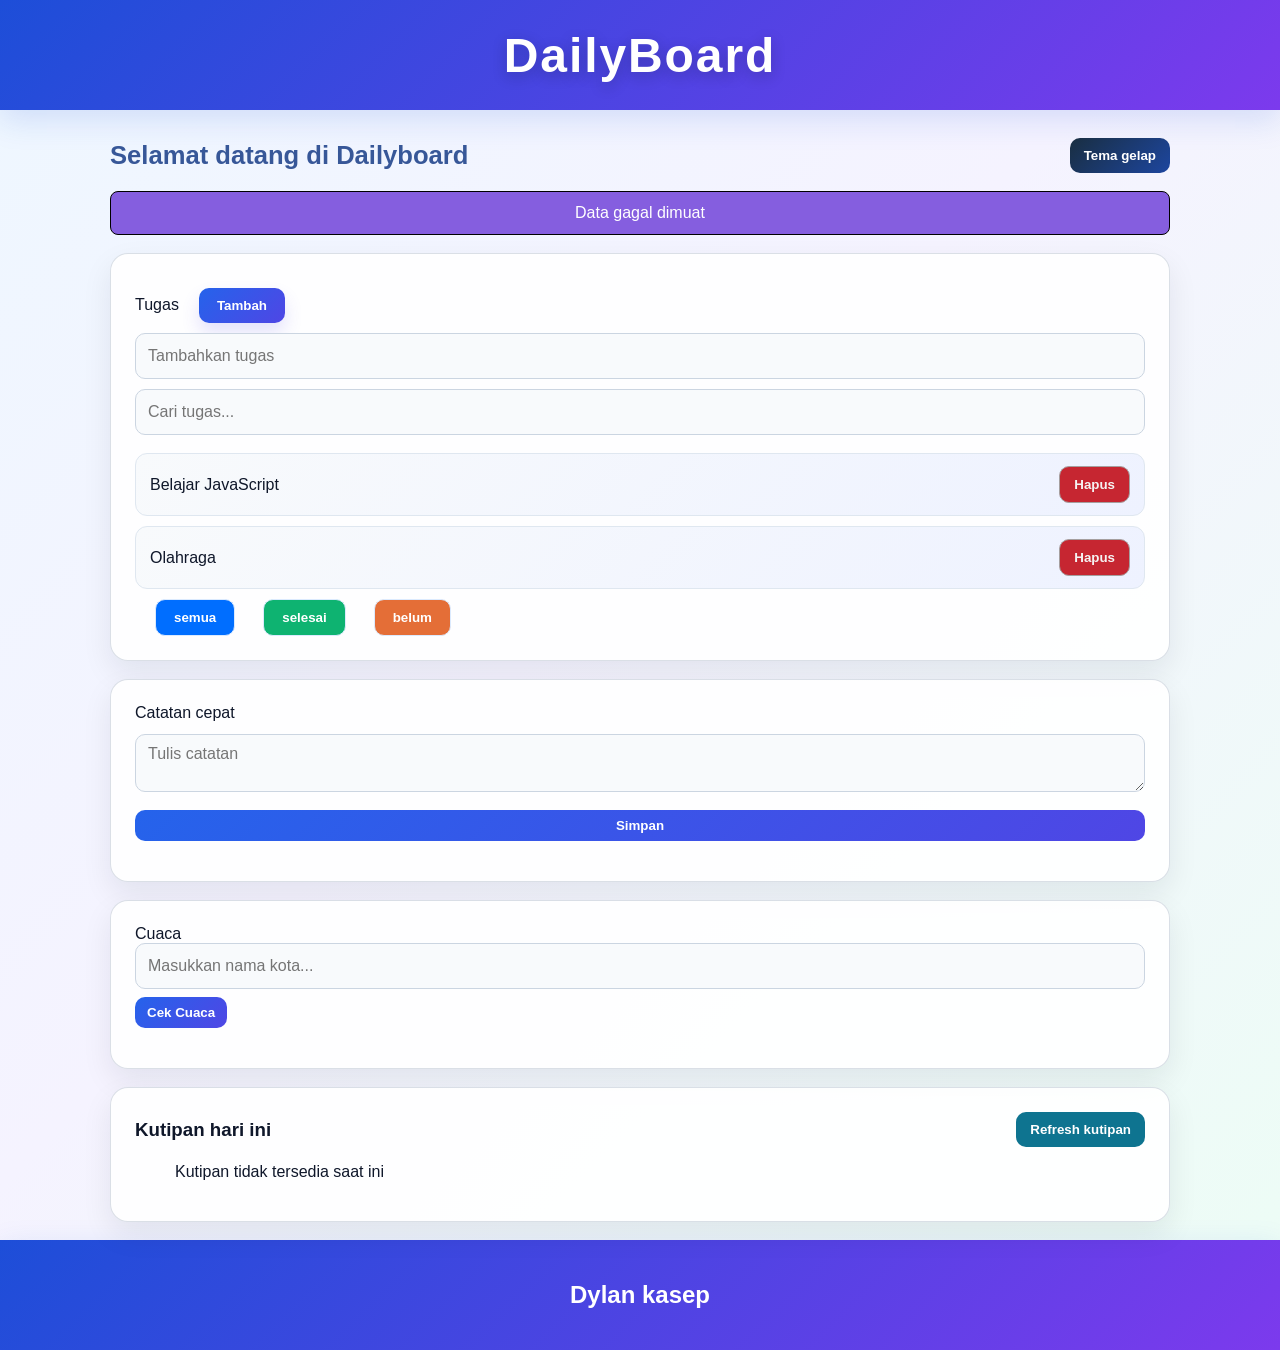
==== index.html @ e29707a3 "Deploy Dailyboard" ====
<! -- index.html -->
<html lang="id">
<head>
    <meta charset="UTF-8">
    <title>DailyBoard</title>
    <link rel = "stylesheet" href = "style.css">
</head>

<body>
    <header>
        <h1>DailyBoard</h1>
    </header>
    <main id = "app"></main>

    <footer>
    <h2>
        Dylan kasep
    </h2>
</footer>

    <script type = "module" src = "script.js"></script>

</body>

</html>
---- style.css ----
* {
    box-sizing: border-box;
    font-family: "Segoe UI", Arial, sans-serif;
}
body {
    margin: 0;
    min-height: 100vh;
    background: linear-gradient(135deg, #eef7ff 0%, #f5f3ff 45%, #ecfdf5 100%);
    color: #0f172a;
}
header {
    display: flex;
    align-items: center;
    justify-content: center;
    min-height: 110px;
    padding: 20px 16px;
    background: linear-gradient(135deg, #1d4ed8, #7c3aed);
    box-shadow: 0 10px 30px rgba(29, 78, 216, 0.15);
}
header h1 {
    margin: 0;
    color: #ffffff;
    font-size: clamp(2rem, 5vw, 3rem);
    letter-spacing: 0.04em;
    text-shadow: 0 4px 14px rgba(15, 23, 42, 0.25);
}
.dashboard-title-row {
    display: flex;
    align-items: center;
    justify-content: space-between;
    gap: 10px;
}
#app {
    max-width: 1100px;
    margin: 0 auto;
    padding: 28px 20px 18px;
    display: flex;
    flex-direction: column;
    gap: 18px;
}
.dashboard-title {
    margin: 0;
    font-size: clamp(1.4rem, 2vw, 2rem);
    color: #375798;
}
.btn-theme {
    flex-shrink: 0;
    background: linear-gradient(135deg, #192e41, #1d469f);
    color: hwb(0 100% 0%);
    border: 1px solid #0e1a27;
}
.panel {
    background: rgba(255, 255, 255, 0.9);
    border: 1px solid rgba(148, 163, 184, 0.35);
    border-radius: 18px;
    padding: 24px;
    box-shadow: 0 12px 30px rgba(15, 23, 42, 0.08);
}
.panel-kutip {
    display: grid;
    grid-template-columns: minmax(0, 1fr) auto;
    align-items: center;
    column-gap: 16px;
}
.panel-kutip h3 {
    margin: 0;
}
.panel-kutip blockquote {
    grid-column: 1 / -1;
}
.panel-kutip .btn-refresh-kutip {
    grid-column: 2;
    grid-row: 1;
}
.info-status {
    display: flex;
    align-items: center;
    justify-content: center;
    gap: 10px;
    padding: 12px 14px;
    border: 1px solid #000000;
    border-radius: 8px;
    background: #855edf;
    color: white;
}
#daftug {
    list-style: none;
    display: flex;
    flex-direction: column;
    gap: 10px;
    padding: 0;
    margin: 18px 0 0;
}
.panel-tugas {
    display: block;
}
.panel-tugas > button,
.panel-tugas > input,
.panel-tugas > ul,
.panel-tugas > .filter-btn
{
    margin-top: 10px;
}
.tugas-item {
    display: flex;
    align-items: center;
    justify-content: space-between;
    gap: 12px;
    padding: 12px 14px;
    border: 1px solid #dfe7f0;
    border-radius: 12px;
    background: linear-gradient(135deg, #f8fafc, #eef2ff);
    transition: transform 0.2s ease, box-shadow 0.2s ease;
}
.tugas-item:hover {
    transform: translateY(-1px);
    box-shadow: 0 8px 18px rgba(99, 102, 241, 0.08);
}
.tugas-item.selesai {
    background: linear-gradient(135deg, #ecfdf5, #f0fdf4);
    border-color: #a7f3d0;
}
.task-input,
.note-input,
.kota-input,
.cari-tugas {
    width: 100%;
    min-height: 46px;
    padding: 10px 12px;
    border: 1px solid #cbd5e1;
    border-radius: 10px;
    font-size: 1rem;
    background: #f8fafc;
    transition: border-color 0.2s ease, box-shadow 0.2s ease;
}
.task-input:focus,
.note-input:focus,
.kota-input:focus,
.cari-tugas:focus {
    outline: none;
    border-color: #60a5fa;
    box-shadow: 0 0 0 4px rgba(96, 165, 250, 0.15);
}
.btn {
    border: none;
    border-radius: 10px;
    padding: 10px 14px;
    font-weight: 600;
    cursor: pointer;
    transition: opacity 0.2s ease, transform 0.2s ease;
}
.btn:hover {
    opacity: 0.95;
    transform: translateY(-1px);
}
.btn-primary {
    background: linear-gradient(135deg, #2563eb, #4f46e5);
    color: #ffffff;
    box-shadow: 0 10px 18px rgba(79, 70, 229, 0.15);
}
.btn-refresh-kutip {
    background: #0e7490;
    color: #ffffff;
}
.btn-delete {
    background: #c62631;
    color: #f5f3f3;
    border: 1px solid #a59f9f;
}
.filter-btn {
    border: 1px solid #dbeafe;
    border-radius: 999px;
    background: #eff6ff;
    padding: 8px 10px;
    margin-right: 8px;
    cursor: pointer;
    font-weight: 700;
}
.filter-all {
    background: #006eff;
    color : #ffffff
}
.filter-done {
    background: #0eb371;
    color: #ffffff;
}
.filter-pending {
    background: #e46e37;
    color: #ffffff;
}
.note-form,
.form-cuaca
.form-cari {
    display: flex;
    flex-direction: column;
    gap: 10px;
    margin: 12px 0 16px;
}
#daftar-catatan,
.note-list {
    display: grid;
    grid-template-columns: repeat(auto-fit, minmax(180px, 1fr));
    gap: 10px;
}
.catatan-item,
.kartu-catatan {
    display: flex;
    flex-direction: column;
    gap: 18px;
    border: 1px solid #0d284b;
    border-radius: 12px;
    padding: 12px;
    background: linear-gradient(135deg, #eeedff, #c7cbfe);
    box-shadow: inset 0 1px 0 rgba(255, 255, 255, 0.7);
}
.catatan-item p {
    margin: 0;
    line-height: 1.5;
    font-size: 0.95rem;
}
.catatan-item small {
    color: #060226;
    font-weight: 600;
}
.catatan-item .btn-delete {
    align-self: flex-end;
    margin-top: 10px;
}
textarea {
    width: 100%;
    min-height: 90px;
    border: 1px solid #cbd5e1;
    border-radius: 10px;
    padding: 10px 12px;
    resize: vertical;
}
button[type="submit"] {
    margin-top: 8px;
    padding: 8px 12px;
    border: none;
    border-radius: 10px;
    background: linear-gradient(135deg, #2563eb, #4f46e5);
    color: white;
    cursor: pointer;
}
footer {
    display: flex;
    align-items: center;
    justify-content: center;
    min-height: 110px;
    padding: 20px 16px;
    background: linear-gradient(135deg, #1d4ed8, #7c3aed);
    box-shadow: 0 10px 30px rgba(29, 78, 216, 0.15);
    color: white;
}
@media (max-width: 640px) {
    .dashboard-title-row {
        align-items: flex-start;
        flex-wrap: wrap;
    }

    .dashboard-title {
        flex: 1 1 220px;
        font-size: 1.35rem;
    }

    #app {
        padding-left: 12px;
        padding-right: 12px;
    }

    .panel {
        padding: 16px;
    }

    .tugas-item {
        flex-direction: column;
        align-items: flex-start;
    }

    .tugas-item .btn-delete,
    .filter-btn {
        width: auto;
    }

    .panel-tugas > button,
    .panel-tugas > input,
    .panel-tugas > .filter-btn {
        width: 100%;
        margin-left: 0;
    }

    .panel-kutip {
        display: block;
    }

    .panel-kutip .btn-refresh-kutip {
        margin-top: 12px;
    }
}
.panel-tugas > button {
    margin-left: 20px;
    padding: 10px 18px;
    border-radius: 10px;
}
.loader-wrapper {
    position: fixed;
    top: 50%;
    left: 50%;
    transform: translate(-50%, -50%);
}

.loader {
    width: 50px;
    height: 50px;
    border: 5px solid #f3f3f3;
    border-top: 5px solid #3498db;
    border-radius: 50%;
    animation: spin 1s linear infinite;
}
@keyframes spin {
    0% { transform: rotate(0deg); }
    100% { transform: rotate(360deg); }
}
body.dark-mode {
    background: linear-gradient(135deg, #111827 0%, #1f2937 55%, #172554 100%);
    color: #e5e7eb;
}
body.dark-mode header,
body.dark-mode footer {
    background: linear-gradient(135deg, #111827, #53527e);
}
body.dark-mode .dashboard-title,
body.dark-mode .panel,
body.dark-mode .tugas-item,
body.dark-mode .task-input,
body.dark-mode .note-input,
body.dark-mode textarea {
    color: #e5e7eb;
}
body.dark-mode .panel {
    background: rgba(63, 75, 91, 0.94);
    border-color: #374151;
}
body.dark-mode .tugas-item {
    background: linear-gradient(135deg, #5a708e, #273449);
    border-color: #4b5563;
}
body.dark-mode .task-input,
body.dark-mode .note-input,
body.dark-mode .kota-input,
body.dark-mode .cari-tugas,
body.dark-mode textarea {
    background: #111827;
    border-color: #4b5563;
}
body.dark-mode .catatan-item {
    background: linear-gradient(135deg, #12173f, #0f1635);
    border-color: #0780a1;
}
body.dark-mode .catatan-item small {
    color: #c6c7c8;
}
body.dark-mode .btn-theme {
    background: linear-gradient(135deg, #dbdbdc, #6280b0);
    color: #051324;
    border: -1px solid #60a5fa;
}
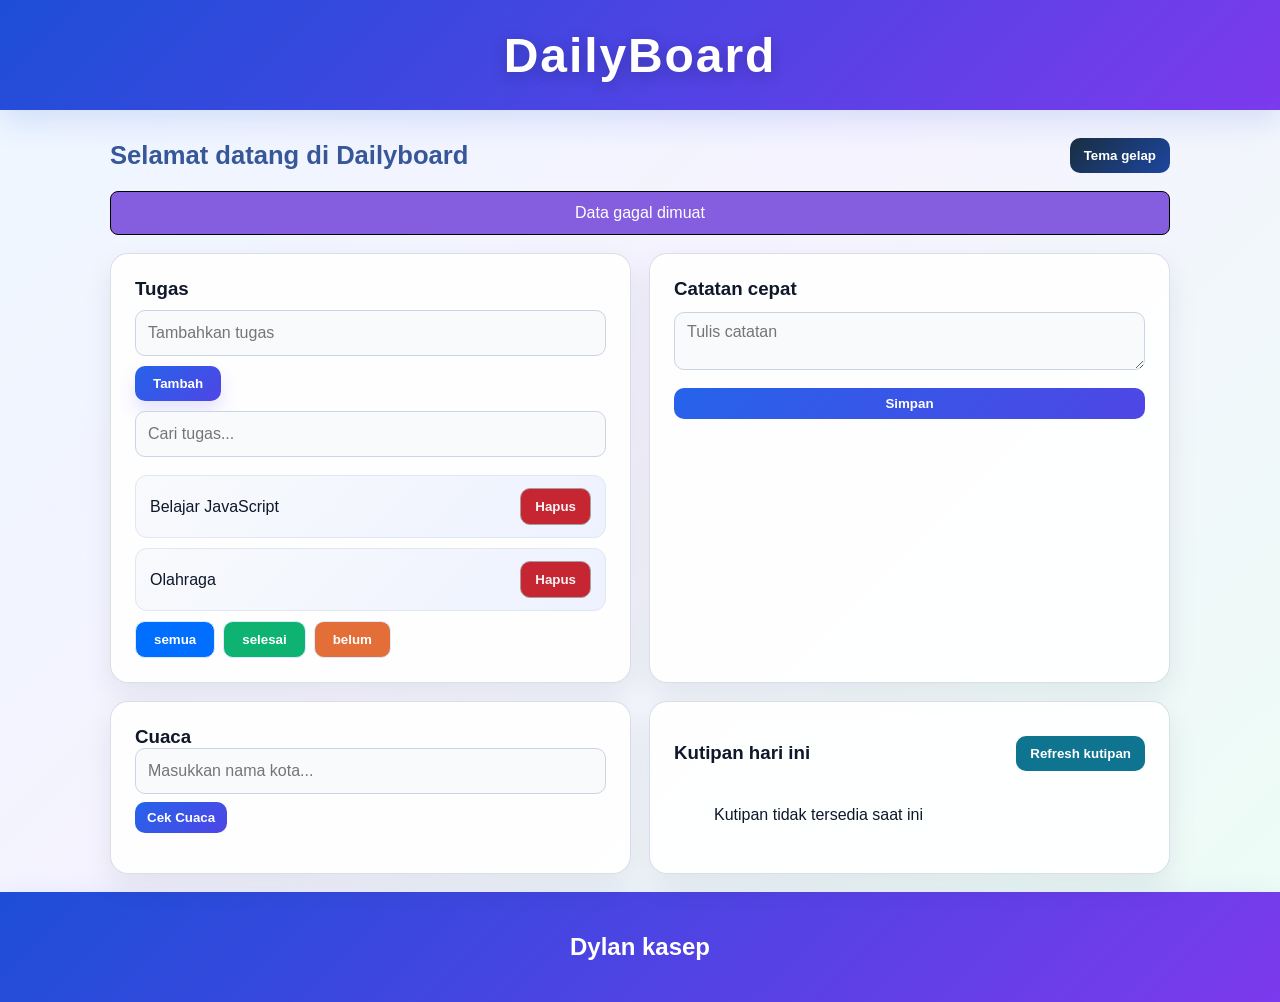
==== commit 66d887a8: "Improve mobile viewport compatibility" ====
--- a/index.html
+++ b/index.html
@@ -2,6 +2,7 @@
 <html lang="id">
 <head>
     <meta charset="UTF-8">
+    <meta name="viewport" content="width=device-width, initial-scale=1.0">
     <title>DailyBoard</title>
     <link rel = "stylesheet" href = "style.css">
 </head>
--- a/style.css
+++ b/style.css
@@ -37,6 +37,17 @@
     display: flex;
     flex-direction: column;
     gap: 18px;
+}
+.dashboard-row {
+    display: grid;
+    gap: 18px;
+    align-items: stretch;
+}
+.dashboard-row-primary {
+    grid-template-columns: repeat(2, minmax(0, 1fr));
+}
+.dashboard-row-secondary {
+    grid-template-columns: repeat(2, minmax(0, 1fr));
 }
 .dashboard-title {
     margin: 0;
@@ -62,8 +73,11 @@
     align-items: center;
     column-gap: 16px;
 }
+.panel-title,
 .panel-kutip h3 {
     margin: 0;
+    font-size: 1.17em;
+    font-weight: 700;
 }
 .panel-kutip blockquote {
     grid-column: 1 / -1;
@@ -273,6 +287,11 @@
         padding: 16px;
     }
 
+    .dashboard-row-primary,
+    .dashboard-row-secondary {
+        grid-template-columns: 1fr;
+    }
+
     .tugas-item {
         flex-direction: column;
         align-items: flex-start;
@@ -299,7 +318,7 @@
     }
 }
 .panel-tugas > button {
-    margin-left: 20px;
+    margin-left: 0;
     padding: 10px 18px;
     border-radius: 10px;
 }
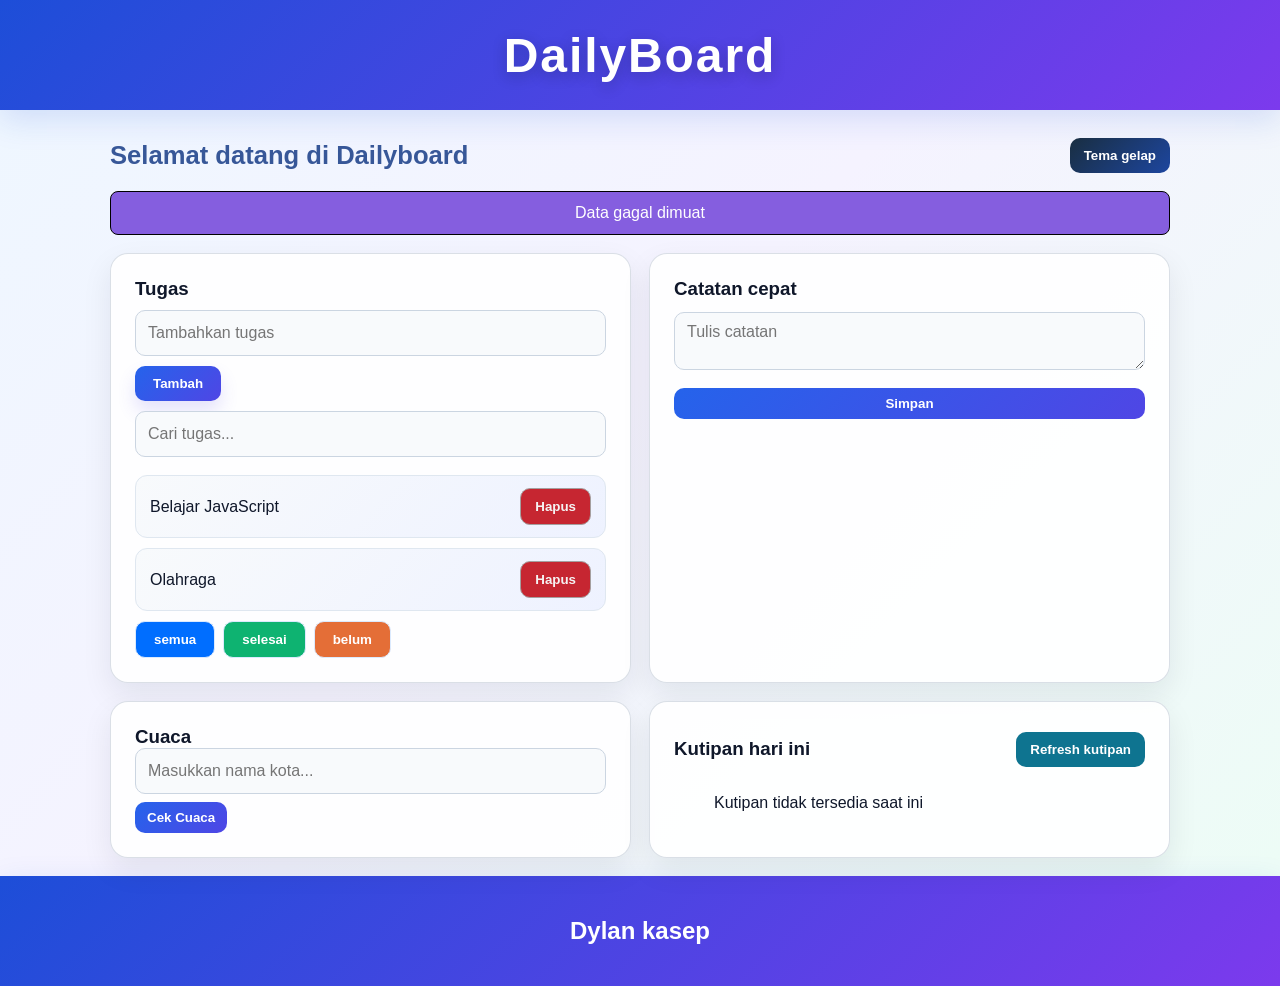
==== commit 38037f96: "Rename index.min.html to index.html" ====
--- a/index.html
+++ b/index.html
@@ -1,26 +1 @@
-<! -- index.html -->
-<html lang="id">
-<head>
-    <meta charset="UTF-8">
-    <meta name="viewport" content="width=device-width, initial-scale=1.0">
-    <title>DailyBoard</title>
-    <link rel = "stylesheet" href = "style.css">
-</head>
-
-<body>
-    <header>
-        <h1>DailyBoard</h1>
-    </header>
-    <main id = "app"></main>
-
-    <footer>
-    <h2>
-        Dylan kasep
-    </h2>
-</footer>
-
-    <script type = "module" src = "script.js"></script>
-
-</body>
-
-</html>+<!DOCTYPE html><html lang="id"><head><meta charset="UTF-8"><meta name="viewport" content="width=device-width, initial-scale=1.0"><title>DailyBoard</title><link rel="stylesheet" href="style.min.css"></head><body><header><h1>DailyBoard</h1></header><main id="app"></main><footer><h2>Dylan kasep</h2></footer><script type="module" src="script.min.js"></script></body></html>
--- a/style.min.css
+++ b/style.min.css
@@ -0,0 +1 @@
+*{box-sizing:border-box;font-family:"Segoe UI",Arial,sans-serif}body{margin:0;min-height:100vh;background:linear-gradient(135deg,#eef7ff 0%,#f5f3ff 45%,#ecfdf5 100%);color:#0f172a}header{display:flex;align-items:center;justify-content:center;min-height:110px;padding:20px 16px;background:linear-gradient(135deg,#1d4ed8,#7c3aed);box-shadow:0 10px 30px rgba(29,78,216,0.15)}header h1{margin:0;color:#ffffff;font-size:clamp(2rem,5vw,3rem);letter-spacing:0.04em;text-shadow:0 4px 14px rgba(15,23,42,0.25)}.dashboard-title-row{display:flex;align-items:center;justify-content:space-between;gap:10px}#app{max-width:1100px;margin:0 auto;padding:28px 20px 18px;display:flex;flex-direction:column;gap:18px}.dashboard-row{display:grid;gap:18px;align-items:stretch}.dashboard-row-primary{grid-template-columns:repeat(2,minmax(0,1fr))}.dashboard-row-secondary{grid-template-columns:repeat(2,minmax(0,1fr))}.dashboard-title{margin:0;font-size:clamp(1.4rem,2vw,2rem);color:#375798}.btn-theme{flex-shrink:0;background:linear-gradient(135deg,#192e41,#1d469f);color:hwb(0 100% 0%);border:1px solid #0e1a27}.panel{background:rgba(255,255,255,0.9);border:1px solid rgba(148,163,184,0.35);border-radius:18px;padding:24px;box-shadow:0 12px 30px rgba(15,23,42,0.08)}.panel-kutip{display:grid;grid-template-columns:minmax(0,1fr) auto;align-items:center;column-gap:16px}.panel-title,.panel-kutip h3{margin:0;font-size:1.17em;font-weight:700}.panel-kutip blockquote{grid-column:1 / -1}.panel-kutip .btn-refresh-kutip{grid-column:2;grid-row:1}.info-status{display:flex;align-items:center;justify-content:center;gap:10px;padding:12px 14px;border:1px solid #000000;border-radius:8px;background:#855edf;color:white}#daftug{list-style:none;display:flex;flex-direction:column;gap:10px;padding:0;margin:18px 0 0}.panel-tugas{display:block}.panel-tugas>button,.panel-tugas>input,.panel-tugas>ul,.panel-tugas>.filter-btn{margin-top:10px}.tugas-item{display:flex;align-items:center;justify-content:space-between;gap:12px;padding:12px 14px;border:1px solid #dfe7f0;border-radius:12px;background:linear-gradient(135deg,#f8fafc,#eef2ff);transition:transform 0.2s ease,box-shadow 0.2s ease}.tugas-item:hover{transform:translateY(-1px);box-shadow:0 8px 18px rgba(99,102,241,0.08)}.tugas-item.selesai{background:linear-gradient(135deg,#ecfdf5,#f0fdf4);border-color:#a7f3d0}.task-input,.note-input,.kota-input,.cari-tugas{width:100%;min-height:46px;padding:10px 12px;border:1px solid #cbd5e1;border-radius:10px;font-size:1rem;background:#f8fafc;transition:border-color 0.2s ease,box-shadow 0.2s ease}.task-input:focus,.note-input:focus,.kota-input:focus,.cari-tugas:focus{outline:none;border-color:#60a5fa;box-shadow:0 0 0 4px rgba(96,165,250,0.15)}.btn{border:none;border-radius:10px;padding:10px 14px;font-weight:600;cursor:pointer;transition:opacity 0.2s ease,transform 0.2s ease}.btn:hover{opacity:0.95;transform:translateY(-1px)}.btn-primary{background:linear-gradient(135deg,#2563eb,#4f46e5);color:#ffffff;box-shadow:0 10px 18px rgba(79,70,229,0.15)}.btn-refresh-kutip{background:#0e7490;color:#ffffff}.btn-delete{background:#c62631;color:#f5f3f3;border:1px solid #a59f9f}.filter-btn{border:1px solid #dbeafe;border-radius:999px;background:#eff6ff;padding:8px 10px;margin-right:8px;cursor:pointer;font-weight:700}.filter-all{background:#006eff;color:#ffffff}.filter-done{background:#0eb371;color:#ffffff}.filter-pending{background:#e46e37;color:#ffffff}.note-form,.form-cuaca .form-cari{display:flex;flex-direction:column;gap:10px;margin:12px 0 16px}#daftar-catatan,.note-list{display:grid;grid-template-columns:repeat(auto-fit,minmax(180px,1fr));gap:10px}.catatan-item,.kartu-catatan{display:flex;flex-direction:column;gap:18px;border:1px solid #0d284b;border-radius:12px;padding:12px;background:linear-gradient(135deg,#eeedff,#c7cbfe);box-shadow:inset 0 1px 0 rgba(255,255,255,0.7)}.catatan-item p{margin:0;line-height:1.5;font-size:0.95rem}.catatan-item small{color:#060226;font-weight:600}.catatan-item .btn-delete{align-self:flex-end;margin-top:10px}textarea{width:100%;min-height:90px;border:1px solid #cbd5e1;border-radius:10px;padding:10px 12px;resize:vertical}button[type="submit"]{margin-top:8px;padding:8px 12px;border:none;border-radius:10px;background:linear-gradient(135deg,#2563eb,#4f46e5);color:white;cursor:pointer}footer{display:flex;align-items:center;justify-content:center;min-height:110px;padding:20px 16px;background:linear-gradient(135deg,#1d4ed8,#7c3aed);box-shadow:0 10px 30px rgba(29,78,216,0.15);color:white}@media (max-width:640px){.dashboard-title-row{align-items:flex-start;flex-wrap:wrap}.dashboard-title{flex:1 1 220px;font-size:1.35rem}#app{padding-left:12px;padding-right:12px}.panel{padding:16px}.dashboard-row-primary,.dashboard-row-secondary{grid-template-columns:1fr}.tugas-item{flex-direction:column;align-items:flex-start}.tugas-item .btn-delete,.filter-btn{width:auto}.panel-tugas>button,.panel-tugas>input,.panel-tugas>.filter-btn{width:100%;margin-left:0}.panel-kutip{display:block}.panel-kutip .btn-refresh-kutip{margin-top:12px}}.panel-tugas>button{margin-left:0;padding:10px 18px;border-radius:10px}.loader-wrapper{position:fixed;top:50%;left:50%;transform:translate(-50%,-50%)}.loader{width:50px;height:50px;border:5px solid #f3f3f3;border-top:5px solid #3498db;border-radius:50%;animation:spin 1s linear infinite}@keyframes spin{0%{transform:rotate(0deg)}100%{transform:rotate(360deg)}}body.dark-mode{background:linear-gradient(135deg,#111827 0%,#1f2937 55%,#172554 100%);color:#e5e7eb}body.dark-mode header,body.dark-mode footer{background:linear-gradient(135deg,#111827,#53527e)}body.dark-mode .dashboard-title,body.dark-mode .panel,body.dark-mode .tugas-item,body.dark-mode .task-input,body.dark-mode .note-input,body.dark-mode textarea{color:#e5e7eb}body.dark-mode .panel{background:rgba(63,75,91,0.94);border-color:#374151}body.dark-mode .tugas-item{background:linear-gradient(135deg,#5a708e,#273449);border-color:#4b5563}body.dark-mode .task-input,body.dark-mode .note-input,body.dark-mode .kota-input,body.dark-mode .cari-tugas,body.dark-mode textarea{background:#111827;border-color:#4b5563}body.dark-mode .catatan-item{background:linear-gradient(135deg,#12173f,#0f1635);border-color:#0780a1}body.dark-mode .catatan-item small{color:#c6c7c8}body.dark-mode .btn-theme{background:linear-gradient(135deg,#dbdbdc,#6280b0);color:#051324;border:-1px solid #60a5fa}
